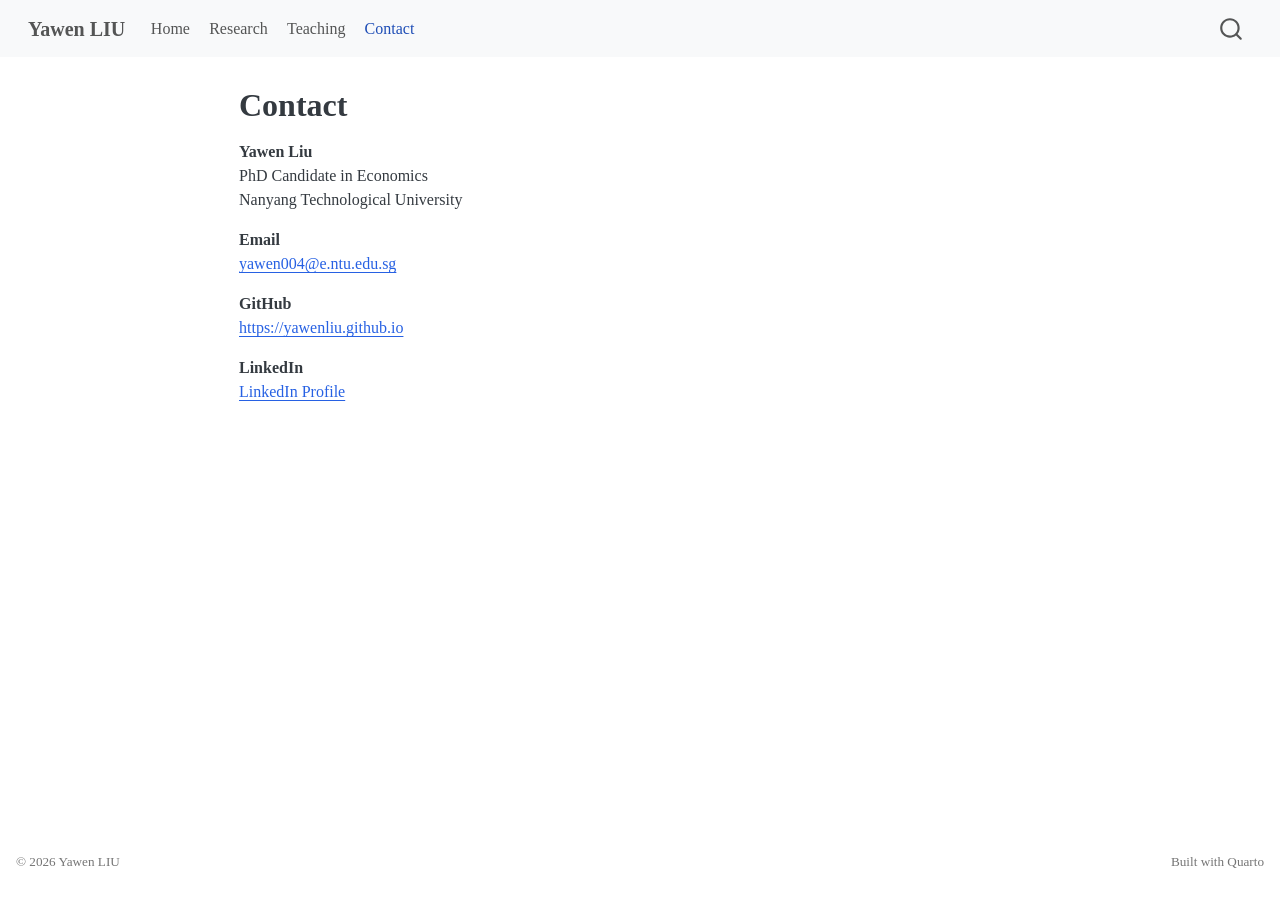
==== docs/contact.html @ 84e8c0db "Build personal website" ====
<!DOCTYPE html>
<html xmlns="http://www.w3.org/1999/xhtml" lang="en" xml:lang="en"><head>

<meta charset="utf-8">
<meta name="generator" content="quarto-1.9.37">

<meta name="viewport" content="width=device-width, initial-scale=1.0, user-scalable=yes">


<title>Contact – Yawen LIU</title>
<style>
/* Default styles provided by pandoc.
** See https://pandoc.org/MANUAL.html#variables-for-html for config info.
*/
code{white-space: pre-wrap;}
span.smallcaps{font-variant: small-caps;}
div.columns{display: flex; gap: min(4vw, 1.5em);}
div.column{flex: auto; overflow-x: auto;}
div.hanging-indent{margin-left: 1.5em; text-indent: -1.5em;}
ul.task-list{list-style: none;}
ul.task-list li input[type="checkbox"] {
  width: 0.8em;
  margin: 0 0.8em 0.2em -1em; /* quarto-specific, see https://github.com/quarto-dev/quarto-cli/issues/4556 */ 
  vertical-align: middle;
}
</style>


<script src="site_libs/quarto-nav/quarto-nav.js"></script>
<script src="site_libs/quarto-nav/headroom.min.js"></script>
<script src="site_libs/clipboard/clipboard.min.js"></script>
<script src="site_libs/quarto-search/autocomplete.umd.js"></script>
<script src="site_libs/quarto-search/fuse.min.js"></script>
<script src="site_libs/quarto-search/quarto-search.js"></script>
<meta name="quarto:offset" content="./">
<script src="site_libs/quarto-html/quarto.js" type="module"></script>
<script src="site_libs/quarto-html/tabsets/tabsets.js" type="module"></script>
<script src="site_libs/quarto-html/popper.min.js"></script>
<script src="site_libs/quarto-html/tippy.umd.min.js"></script>
<script src="site_libs/quarto-html/anchor.min.js"></script>
<link href="site_libs/quarto-html/tippy.css" rel="stylesheet">
<link href="site_libs/quarto-html/quarto-syntax-highlighting-7f8f88aac4f3542376d5c11b86a4c14d.css" rel="stylesheet" id="quarto-text-highlighting-styles">
<script src="site_libs/bootstrap/bootstrap.min.js"></script>
<link href="site_libs/bootstrap/bootstrap-icons.css" rel="stylesheet">
<link href="site_libs/bootstrap/bootstrap-b4e501d9e12011893331672fcf3976b9.min.css" rel="stylesheet" append-hash="true" id="quarto-bootstrap" data-mode="light">
<script id="quarto-search-options" type="application/json">{
  "location": "navbar",
  "copy-button": false,
  "collapse-after": 3,
  "panel-placement": "end",
  "type": "overlay",
  "limit": 50,
  "keyboard-shortcut": [
    "f",
    "/",
    "s"
  ],
  "show-item-context": false,
  "language": {
    "search-no-results-text": "No results",
    "search-matching-documents-text": "matching documents",
    "search-copy-link-title": "Copy link to search",
    "search-hide-matches-text": "Hide additional matches",
    "search-more-match-text": "more match in this document",
    "search-more-matches-text": "more matches in this document",
    "search-clear-button-title": "Clear",
    "search-text-placeholder": "",
    "search-detached-cancel-button-title": "Cancel",
    "search-submit-button-title": "Submit",
    "search-label": "Search"
  }
}</script>


<link rel="stylesheet" href="styles.css">
</head>

<body class="nav-fixed fullcontent quarto-light">

<div id="quarto-search-results"></div>
  <header id="quarto-header" class="headroom fixed-top">
    <nav class="navbar navbar-expand-lg " data-bs-theme="dark">
      <div class="navbar-container container-fluid">
      <div class="navbar-brand-container mx-auto">
    <a class="navbar-brand" href="./index.html">
    <span class="navbar-title">Yawen LIU</span>
    </a>
  </div>
            <div id="quarto-search" class="" title="Search"></div>
          <button class="navbar-toggler" type="button" data-bs-toggle="collapse" data-bs-target="#navbarCollapse" aria-controls="navbarCollapse" role="menu" aria-expanded="false" aria-label="Toggle navigation" onclick="if (window.quartoToggleHeadroom) { window.quartoToggleHeadroom(); }">
  <span class="navbar-toggler-icon"></span>
</button>
          <div class="collapse navbar-collapse" id="navbarCollapse">
            <ul class="navbar-nav navbar-nav-scroll me-auto">
  <li class="nav-item">
    <a class="nav-link" href="./index.html"> 
<span class="menu-text">Home</span></a>
  </li>  
  <li class="nav-item">
    <a class="nav-link" href="./research.html"> 
<span class="menu-text">Research</span></a>
  </li>  
  <li class="nav-item">
    <a class="nav-link" href="./teaching.html"> 
<span class="menu-text">Teaching</span></a>
  </li>  
  <li class="nav-item">
    <a class="nav-link active" href="./contact.html" aria-current="page"> 
<span class="menu-text">Contact</span></a>
  </li>  
</ul>
          </div> <!-- /navcollapse -->
            <div class="quarto-navbar-tools">
</div>
      </div> <!-- /container-fluid -->
    </nav>
</header>
<!-- content -->
<div id="quarto-content" class="quarto-container page-columns page-rows-contents page-layout-article page-navbar">
<!-- sidebar -->
<!-- margin-sidebar -->
    
<!-- main -->
<main class="content" id="quarto-document-content">

<header id="title-block-header" class="quarto-title-block default">
<div class="quarto-title">
<h1 class="title">Contact</h1>
</div>



<div class="quarto-title-meta">

    
  
    
  </div>
  


</header>


<p><strong>Yawen Liu</strong><br>
PhD Candidate in Economics<br>
Nanyang Technological University</p>
<p><strong>Email</strong><br>
<a href="mailto:yawen004@e.ntu.edu.sg">yawen004@e.ntu.edu.sg</a></p>
<p><strong>GitHub</strong><br>
<a href="https://yawenliu.github.io">https://yawenliu.github.io</a></p>
<!--
**Google Scholar**  
[Scholar Profile](https://scholar.google.com/)
-->
<!--
    **ORCID**  
    [ORCID Profile](https://orcid.org/)
-->
<p><strong>LinkedIn</strong><br>
<a href="https://www.linkedin.com/in/yawen-liu-1b0005273/">LinkedIn Profile</a></p>



</main> <!-- /main -->
<script id="quarto-html-after-body" type="application/javascript">
  window.document.addEventListener("DOMContentLoaded", function (event) {
    const icon = "";
    const anchorJS = new window.AnchorJS();
    anchorJS.options = {
      placement: 'right',
      icon: icon
    };
    anchorJS.add('.anchored');
    const isCodeAnnotation = (el) => {
      for (const clz of el.classList) {
        if (clz.startsWith('code-annotation-')) {                     
          return true;
        }
      }
      return false;
    }
    const onCopySuccess = function(e) {
      // button target
      const button = e.trigger;
      // don't keep focus
      button.blur();
      // flash "checked"
      button.classList.add('code-copy-button-checked');
      var currentTitle = button.getAttribute("title");
      button.setAttribute("title", "Copied!");
      let tooltip;
      if (window.bootstrap) {
        button.setAttribute("data-bs-toggle", "tooltip");
        button.setAttribute("data-bs-placement", "left");
        button.setAttribute("data-bs-title", "Copied!");
        tooltip = new bootstrap.Tooltip(button, 
          { trigger: "manual", 
            customClass: "code-copy-button-tooltip",
            offset: [0, -8]});
        tooltip.show();    
      }
      setTimeout(function() {
        if (tooltip) {
          tooltip.hide();
          button.removeAttribute("data-bs-title");
          button.removeAttribute("data-bs-toggle");
          button.removeAttribute("data-bs-placement");
        }
        button.setAttribute("title", currentTitle);
        button.classList.remove('code-copy-button-checked');
      }, 1000);
      // clear code selection
      e.clearSelection();
    }
    const getTextToCopy = function(trigger) {
      const outerScaffold = trigger.parentElement.cloneNode(true);
      const codeEl = outerScaffold.querySelector('code');
      for (const childEl of codeEl.children) {
        if (isCodeAnnotation(childEl)) {
          childEl.remove();
        }
      }
      return codeEl.innerText;
    }
    const clipboard = new window.ClipboardJS('.code-copy-button:not([data-in-quarto-modal])', {
      text: getTextToCopy
    });
    clipboard.on('success', onCopySuccess);
    if (window.document.getElementById('quarto-embedded-source-code-modal')) {
      const clipboardModal = new window.ClipboardJS('.code-copy-button[data-in-quarto-modal]', {
        text: getTextToCopy,
        container: window.document.getElementById('quarto-embedded-source-code-modal')
      });
      clipboardModal.on('success', onCopySuccess);
    }
      var localhostRegex = new RegExp(/^(?:http|https):\/\/localhost\:?[0-9]*\//);
      var mailtoRegex = new RegExp(/^mailto:/);
        var filterRegex = new RegExp('/' + window.location.host + '/');
      var isInternal = (href) => {
          return filterRegex.test(href) || localhostRegex.test(href) || mailtoRegex.test(href);
      }
      // Inspect non-navigation links and adorn them if external
     var links = window.document.querySelectorAll('a[href]:not(.nav-link):not(.navbar-brand):not(.toc-action):not(.sidebar-link):not(.sidebar-item-toggle):not(.pagination-link):not(.no-external):not([aria-hidden]):not(.dropdown-item):not(.quarto-navigation-tool):not(.about-link)');
      for (var i=0; i<links.length; i++) {
        const link = links[i];
        if (!isInternal(link.href)) {
          // undo the damage that might have been done by quarto-nav.js in the case of
          // links that we want to consider external
          if (link.dataset.originalHref !== undefined) {
            link.href = link.dataset.originalHref;
          }
        }
      }
    function tippyHover(el, contentFn, onTriggerFn, onUntriggerFn) {
      const config = {
        allowHTML: true,
        maxWidth: 500,
        delay: 100,
        arrow: false,
        appendTo: function(el) {
            return el.parentElement;
        },
        interactive: true,
        interactiveBorder: 10,
        theme: 'quarto',
        placement: 'bottom-start',
      };
      if (contentFn) {
        config.content = contentFn;
      }
      if (onTriggerFn) {
        config.onTrigger = onTriggerFn;
      }
      if (onUntriggerFn) {
        config.onUntrigger = onUntriggerFn;
      }
      window.tippy(el, config); 
    }
    const noterefs = window.document.querySelectorAll('a[role="doc-noteref"]');
    for (var i=0; i<noterefs.length; i++) {
      const ref = noterefs[i];
      tippyHover(ref, function() {
        // use id or data attribute instead here
        let href = ref.getAttribute('data-footnote-href') || ref.getAttribute('href');
        try { href = new URL(href).hash; } catch {}
        const id = href.replace(/^#\/?/, "");
        const note = window.document.getElementById(id);
        if (note) {
          return note.innerHTML;
        } else {
          return "";
        }
      });
    }
    const xrefs = window.document.querySelectorAll('a.quarto-xref');
    const processXRef = (id, note) => {
      // Strip column container classes
      const stripColumnClz = (el) => {
        el.classList.remove("page-full", "page-columns");
        if (el.children) {
          for (const child of el.children) {
            stripColumnClz(child);
          }
        }
      }
      stripColumnClz(note)
      if (id === null || id.startsWith('sec-')) {
        // Special case sections, only their first couple elements
        const container = document.createElement("div");
        if (note.children && note.children.length > 2) {
          container.appendChild(note.children[0].cloneNode(true));
          for (let i = 1; i < note.children.length; i++) {
            const child = note.children[i];
            if (child.tagName === "P" && child.innerText === "") {
              continue;
            } else {
              container.appendChild(child.cloneNode(true));
              break;
            }
          }
          if (window.Quarto?.typesetMath) {
            window.Quarto.typesetMath(container);
          }
          return container.innerHTML
        } else {
          if (window.Quarto?.typesetMath) {
            window.Quarto.typesetMath(note);
          }
          return note.innerHTML;
        }
      } else {
        // Remove any anchor links if they are present
        const anchorLink = note.querySelector('a.anchorjs-link');
        if (anchorLink) {
          anchorLink.remove();
        }
        if (window.Quarto?.typesetMath) {
          window.Quarto.typesetMath(note);
        }
        if (note.classList.contains("callout")) {
          return note.outerHTML;
        } else {
          return note.innerHTML;
        }
      }
    }
    for (var i=0; i<xrefs.length; i++) {
      const xref = xrefs[i];
      tippyHover(xref, undefined, function(instance) {
        instance.disable();
        let url = xref.getAttribute('href');
        let hash = undefined; 
        if (url.startsWith('#')) {
          hash = url;
        } else {
          try { hash = new URL(url).hash; } catch {}
        }
        if (hash) {
          const id = hash.replace(/^#\/?/, "");
          const note = window.document.getElementById(id);
          if (note !== null) {
            try {
              const html = processXRef(id, note.cloneNode(true));
              instance.setContent(html);
            } finally {
              instance.enable();
              instance.show();
            }
          } else {
            // See if we can fetch this
            fetch(url.split('#')[0])
            .then(res => res.text())
            .then(html => {
              const parser = new DOMParser();
              const htmlDoc = parser.parseFromString(html, "text/html");
              const note = htmlDoc.getElementById(id);
              if (note !== null) {
                const html = processXRef(id, note);
                instance.setContent(html);
              } 
            }).finally(() => {
              instance.enable();
              instance.show();
            });
          }
        } else {
          // See if we can fetch a full url (with no hash to target)
          // This is a special case and we should probably do some content thinning / targeting
          fetch(url)
          .then(res => res.text())
          .then(html => {
            const parser = new DOMParser();
            const htmlDoc = parser.parseFromString(html, "text/html");
            const note = htmlDoc.querySelector('main.content');
            if (note !== null) {
              // This should only happen for chapter cross references
              // (since there is no id in the URL)
              // remove the first header
              if (note.children.length > 0 && note.children[0].tagName === "HEADER") {
                note.children[0].remove();
              }
              const html = processXRef(null, note);
              instance.setContent(html);
            } 
          }).finally(() => {
            instance.enable();
            instance.show();
          });
        }
      }, function(instance) {
      });
    }
        let selectedAnnoteEl;
        const selectorForAnnotation = ( cell, annotation) => {
          let cellAttr = 'data-code-cell="' + cell + '"';
          let lineAttr = 'data-code-annotation="' +  annotation + '"';
          const selector = 'span[' + cellAttr + '][' + lineAttr + ']';
          return selector;
        }
        const selectCodeLines = (annoteEl) => {
          const doc = window.document;
          const targetCell = annoteEl.getAttribute("data-target-cell");
          const targetAnnotation = annoteEl.getAttribute("data-target-annotation");
          const annoteSpan = window.document.querySelector(selectorForAnnotation(targetCell, targetAnnotation));
          const lines = annoteSpan.getAttribute("data-code-lines").split(",");
          const lineIds = lines.map((line) => {
            return targetCell + "-" + line;
          })
          let top = null;
          let height = null;
          let parent = null;
          if (lineIds.length > 0) {
              //compute the position of the single el (top and bottom and make a div)
              const el = window.document.getElementById(lineIds[0]);
              top = el.offsetTop;
              height = el.offsetHeight;
              parent = el.parentElement.parentElement;
            if (lineIds.length > 1) {
              const lastEl = window.document.getElementById(lineIds[lineIds.length - 1]);
              const bottom = lastEl.offsetTop + lastEl.offsetHeight;
              height = bottom - top;
            }
            if (top !== null && height !== null && parent !== null) {
              // cook up a div (if necessary) and position it 
              let div = window.document.getElementById("code-annotation-line-highlight");
              if (div === null) {
                div = window.document.createElement("div");
                div.setAttribute("id", "code-annotation-line-highlight");
                div.style.position = 'absolute';
                parent.appendChild(div);
              }
              div.style.top = top - 2 + "px";
              div.style.height = height + 4 + "px";
              div.style.left = 0;
              let gutterDiv = window.document.getElementById("code-annotation-line-highlight-gutter");
              if (gutterDiv === null) {
                gutterDiv = window.document.createElement("div");
                gutterDiv.setAttribute("id", "code-annotation-line-highlight-gutter");
                gutterDiv.style.position = 'absolute';
                const codeCell = window.document.getElementById(targetCell);
                const gutter = codeCell.querySelector('.code-annotation-gutter');
                gutter.appendChild(gutterDiv);
              }
              gutterDiv.style.top = top - 2 + "px";
              gutterDiv.style.height = height + 4 + "px";
            }
            selectedAnnoteEl = annoteEl;
          }
        };
        const unselectCodeLines = () => {
          const elementsIds = ["code-annotation-line-highlight", "code-annotation-line-highlight-gutter"];
          elementsIds.forEach((elId) => {
            const div = window.document.getElementById(elId);
            if (div) {
              div.remove();
            }
          });
          selectedAnnoteEl = undefined;
        };
          // Handle positioning of the toggle
      window.addEventListener(
        "resize",
        throttle(() => {
          elRect = undefined;
          if (selectedAnnoteEl) {
            selectCodeLines(selectedAnnoteEl);
          }
        }, 10)
      );
      function throttle(fn, ms) {
      let throttle = false;
      let timer;
        return (...args) => {
          if(!throttle) { // first call gets through
              fn.apply(this, args);
              throttle = true;
          } else { // all the others get throttled
              if(timer) clearTimeout(timer); // cancel #2
              timer = setTimeout(() => {
                fn.apply(this, args);
                timer = throttle = false;
              }, ms);
          }
        };
      }
        // Attach click handler to the DT
        const annoteDls = window.document.querySelectorAll('dt[data-target-cell]');
        for (const annoteDlNode of annoteDls) {
          annoteDlNode.addEventListener('click', (event) => {
            const clickedEl = event.target;
            if (clickedEl !== selectedAnnoteEl) {
              unselectCodeLines();
              const activeEl = window.document.querySelector('dt[data-target-cell].code-annotation-active');
              if (activeEl) {
                activeEl.classList.remove('code-annotation-active');
              }
              selectCodeLines(clickedEl);
              clickedEl.classList.add('code-annotation-active');
            } else {
              // Unselect the line
              unselectCodeLines();
              clickedEl.classList.remove('code-annotation-active');
            }
          });
        }
    const findCites = (el) => {
      const parentEl = el.parentElement;
      if (parentEl) {
        const cites = parentEl.dataset.cites;
        if (cites) {
          return {
            el,
            cites: cites.split(' ')
          };
        } else {
          return findCites(el.parentElement)
        }
      } else {
        return undefined;
      }
    };
    var bibliorefs = window.document.querySelectorAll('a[role="doc-biblioref"]');
    for (var i=0; i<bibliorefs.length; i++) {
      const ref = bibliorefs[i];
      const citeInfo = findCites(ref);
      if (citeInfo) {
        tippyHover(citeInfo.el, function() {
          var popup = window.document.createElement('div');
          citeInfo.cites.forEach(function(cite) {
            var citeDiv = window.document.createElement('div');
            citeDiv.classList.add('hanging-indent');
            citeDiv.classList.add('csl-entry');
            var biblioDiv = window.document.getElementById('ref-' + cite);
            if (biblioDiv) {
              citeDiv.innerHTML = biblioDiv.innerHTML;
            }
            popup.appendChild(citeDiv);
          });
          return popup.innerHTML;
        });
      }
    }
  });
  </script>
</div> <!-- /content -->
<footer class="footer">
  <div class="nav-footer">
    <div class="nav-footer-left">
<p>© 2026 Yawen LIU</p>
</div>   
    <div class="nav-footer-center">
      &nbsp;
    </div>
    <div class="nav-footer-right">
<p>Built with Quarto</p>
</div>
  </div>
</footer>




</body></html>
---- docs/site_libs/quarto-html/tippy.css ----
.tippy-box[data-animation=fade][data-state=hidden]{opacity:0}[data-tippy-root]{max-width:calc(100vw - 10px)}.tippy-box{position:relative;background-color:#333;color:#fff;border-radius:4px;font-size:14px;line-height:1.4;white-space:normal;outline:0;transition-property:transform,visibility,opacity}.tippy-box[data-placement^=top]>.tippy-arrow{bottom:0}.tippy-box[data-placement^=top]>.tippy-arrow:before{bottom:-7px;left:0;border-width:8px 8px 0;border-top-color:initial;transform-origin:center top}.tippy-box[data-placement^=bottom]>.tippy-arrow{top:0}.tippy-box[data-placement^=bottom]>.tippy-arrow:before{top:-7px;left:0;border-width:0 8px 8px;border-bottom-color:initial;transform-origin:center bottom}.tippy-box[data-placement^=left]>.tippy-arrow{right:0}.tippy-box[data-placement^=left]>.tippy-arrow:before{border-width:8px 0 8px 8px;border-left-color:initial;right:-7px;transform-origin:center left}.tippy-box[data-placement^=right]>.tippy-arrow{left:0}.tippy-box[data-placement^=right]>.tippy-arrow:before{left:-7px;border-width:8px 8px 8px 0;border-right-color:initial;transform-origin:center right}.tippy-box[data-inertia][data-state=visible]{transition-timing-function:cubic-bezier(.54,1.5,.38,1.11)}.tippy-arrow{width:16px;height:16px;color:#333}.tippy-arrow:before{content:"";position:absolute;border-color:transparent;border-style:solid}.tippy-content{position:relative;padding:5px 9px;z-index:1}
---- docs/site_libs/quarto-html/quarto-syntax-highlighting-7f8f88aac4f3542376d5c11b86a4c14d.css ----
/* quarto syntax highlight colors */
:root {
  --quarto-hl-ot-color: #003B4F;
  --quarto-hl-at-color: #657422;
  --quarto-hl-ss-color: #20794D;
  --quarto-hl-an-color: #5E5E5E;
  --quarto-hl-fu-color: #4758AB;
  --quarto-hl-st-color: #20794D;
  --quarto-hl-cf-color: #003B4F;
  --quarto-hl-op-color: #5E5E5E;
  --quarto-hl-er-color: #AD0000;
  --quarto-hl-bn-color: #AD0000;
  --quarto-hl-al-color: #AD0000;
  --quarto-hl-va-color: #111111;
  --quarto-hl-bu-color: inherit;
  --quarto-hl-ex-color: inherit;
  --quarto-hl-pp-color: #AD0000;
  --quarto-hl-in-color: #5E5E5E;
  --quarto-hl-vs-color: #20794D;
  --quarto-hl-wa-color: #5E5E5E;
  --quarto-hl-do-color: #5E5E5E;
  --quarto-hl-im-color: #00769E;
  --quarto-hl-ch-color: #20794D;
  --quarto-hl-dt-color: #AD0000;
  --quarto-hl-fl-color: #AD0000;
  --quarto-hl-co-color: #5E5E5E;
  --quarto-hl-cv-color: #5E5E5E;
  --quarto-hl-cn-color: #8f5902;
  --quarto-hl-sc-color: #5E5E5E;
  --quarto-hl-dv-color: #AD0000;
  --quarto-hl-kw-color: #003B4F;
}

/* other quarto variables */
:root {
  --quarto-font-monospace: SFMono-Regular, Menlo, Monaco, Consolas, "Liberation Mono", "Courier New", monospace;
}

/* syntax highlight based on Pandoc's rules */
pre > code.sourceCode > span {
  color: #003B4F;
}

code.sourceCode > span {
  color: #003B4F;
}

div.sourceCode,
div.sourceCode pre.sourceCode {
  color: #003B4F;
}

/* Normal */
code span {
  color: #003B4F;
}

/* Alert */
code span.al {
  color: #AD0000;
  font-style: inherit;
}

/* Annotation */
code span.an {
  color: #5E5E5E;
  font-style: inherit;
}

/* Attribute */
code span.at {
  color: #657422;
  font-style: inherit;
}

/* BaseN */
code span.bn {
  color: #AD0000;
  font-style: inherit;
}

/* BuiltIn */
code span.bu {
  font-style: inherit;
}

/* ControlFlow */
code span.cf {
  color: #003B4F;
  font-weight: bold;
  font-style: inherit;
}

/* Char */
code span.ch {
  color: #20794D;
  font-style: inherit;
}

/* Constant */
code span.cn {
  color: #8f5902;
  font-style: inherit;
}

/* Comment */
code span.co {
  color: #5E5E5E;
  font-style: inherit;
}

/* CommentVar */
code span.cv {
  color: #5E5E5E;
  font-style: italic;
}

/* Documentation */
code span.do {
  color: #5E5E5E;
  font-style: italic;
}

/* DataType */
code span.dt {
  color: #AD0000;
  font-style: inherit;
}

/* DecVal */
code span.dv {
  color: #AD0000;
  font-style: inherit;
}

/* Error */
code span.er {
  color: #AD0000;
  font-style: inherit;
}

/* Extension */
code span.ex {
  font-style: inherit;
}

/* Float */
code span.fl {
  color: #AD0000;
  font-style: inherit;
}

/* Function */
code span.fu {
  color: #4758AB;
  font-style: inherit;
}

/* Import */
code span.im {
  color: #00769E;
  font-style: inherit;
}

/* Information */
code span.in {
  color: #5E5E5E;
  font-style: inherit;
}

/* Keyword */
code span.kw {
  color: #003B4F;
  font-weight: bold;
  font-style: inherit;
}

/* Operator */
code span.op {
  color: #5E5E5E;
  font-style: inherit;
}

/* Other */
code span.ot {
  color: #003B4F;
  font-style: inherit;
}

/* Preprocessor */
code span.pp {
  color: #AD0000;
  font-style: inherit;
}

/* SpecialChar */
code span.sc {
  color: #5E5E5E;
  font-style: inherit;
}

/* SpecialString */
code span.ss {
  color: #20794D;
  font-style: inherit;
}

/* String */
code span.st {
  color: #20794D;
  font-style: inherit;
}

/* Variable */
code span.va {
  color: #111111;
  font-style: inherit;
}

/* VerbatimString */
code span.vs {
  color: #20794D;
  font-style: inherit;
}

/* Warning */
code span.wa {
  color: #5E5E5E;
  font-style: italic;
}

.prevent-inlining {
  content: "</";
}

/*# sourceMappingURL=789ad8cd35626ba772517505b42a116e.css.map */
---- docs/styles.css ----
body {
  max-width: 1500px;
  margin: auto;
}

h1, h2, h3 {
  margin-top: 1.2em;
  margin-bottom: 0.5em;
}

.navbar-brand {
  font-weight: 600;
}

img {
  border-radius: 6px;
}

.btn {
  display: inline-block;
  padding: 0.5em 1em;
  margin-right: 0.5em;
  text-decoration: none;
  border-radius: 6px;
  font-size: 0.95em;
}

.btn-primary {
  background-color: #2c3e50;
  color: white;
}

.btn-secondary {
  background-color: #e9ecef;
  color: #222;
}

.center-img {
  display: block;
  margin-left: auto;
  margin-right: auto;
}

.center-btn {
  display: block;
  width: fit-content;
  margin: 10px auto;
}
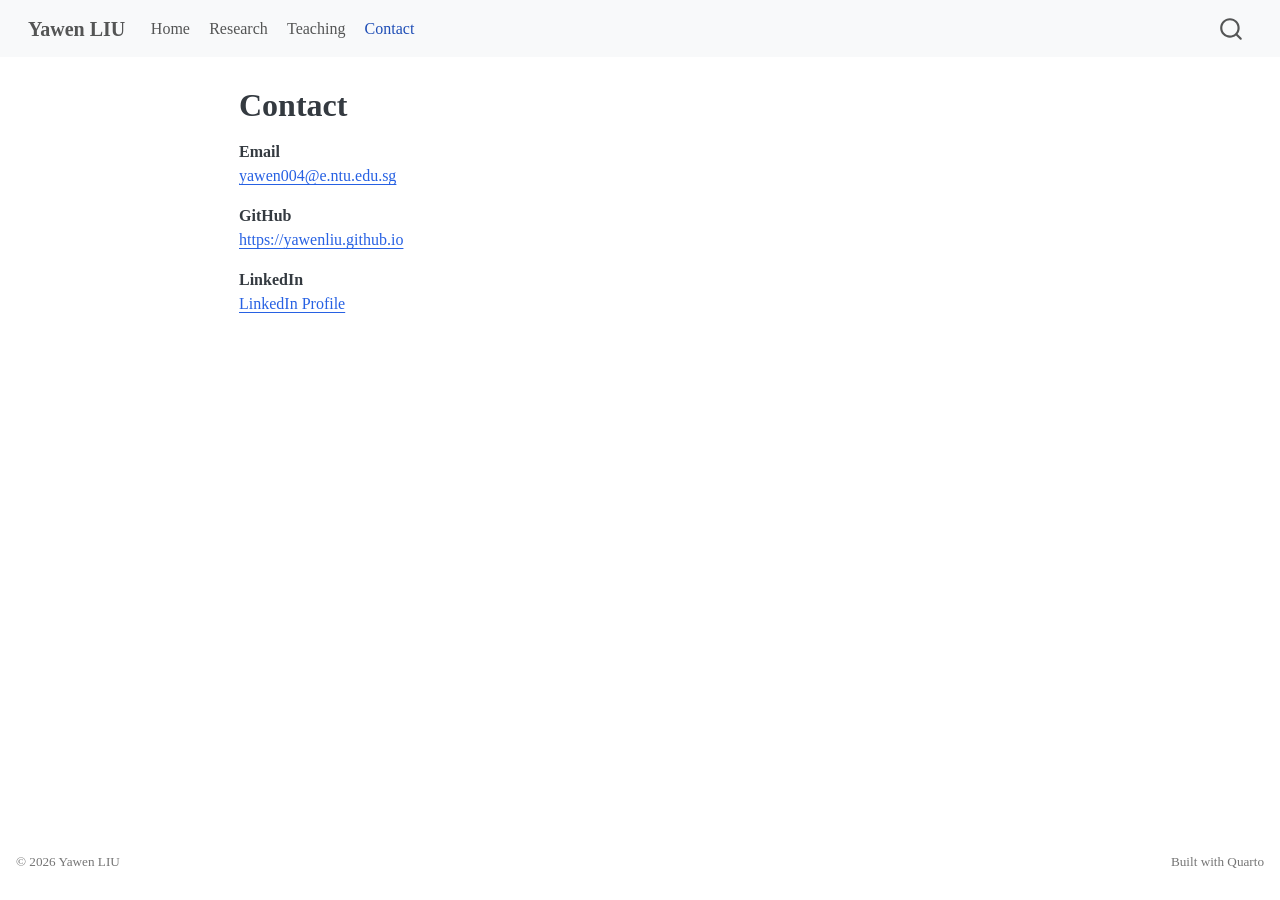
==== commit cfa14597: "trigger pages build" ====
--- a/docs/contact.html
+++ b/docs/contact.html
@@ -142,9 +142,6 @@
 </header>
 
 
-<p><strong>Yawen Liu</strong><br>
-PhD Candidate in Economics<br>
-Nanyang Technological University</p>
 <p><strong>Email</strong><br>
 <a href="mailto:yawen004@e.ntu.edu.sg">yawen004@e.ntu.edu.sg</a></p>
 <p><strong>GitHub</strong><br>
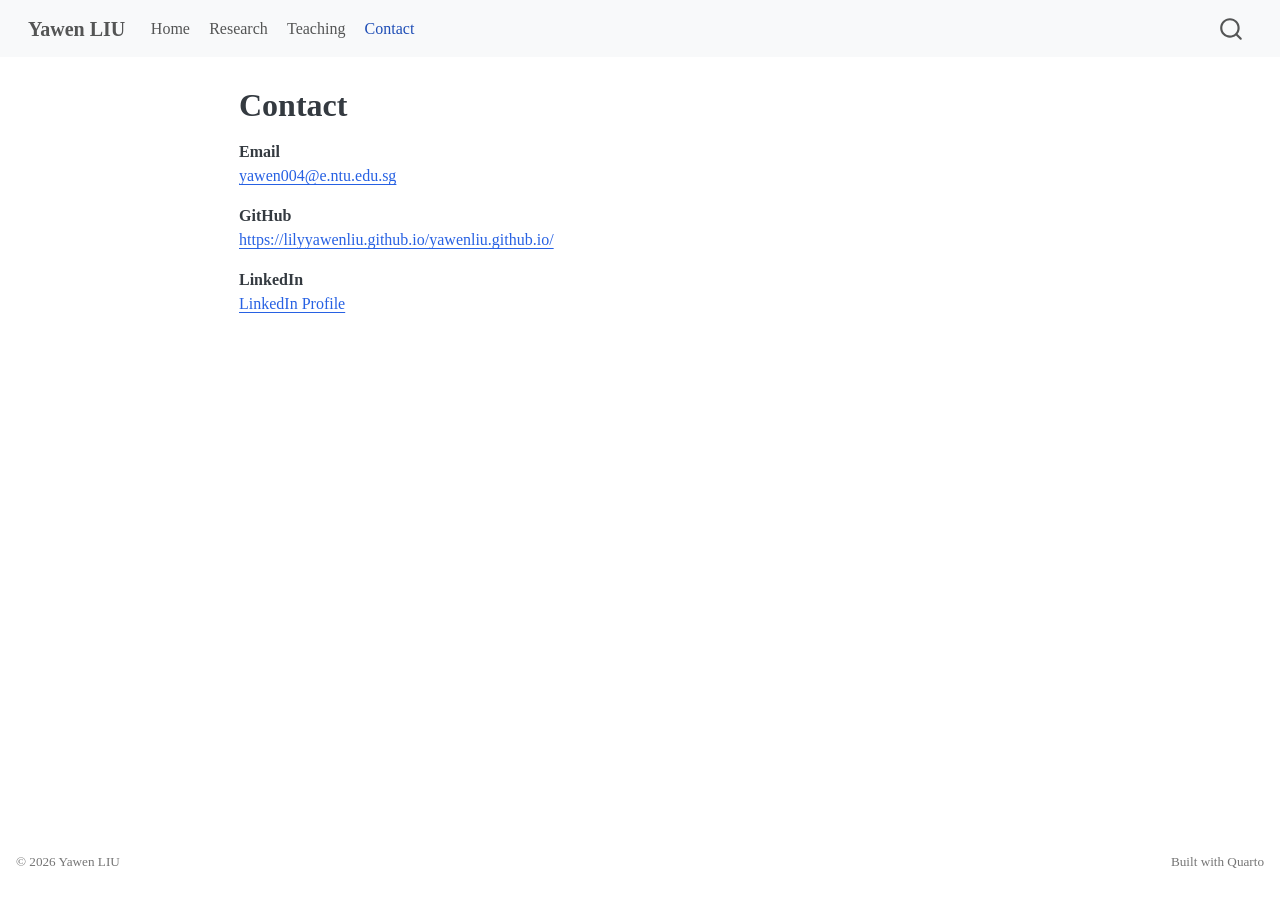
==== commit 47aacc6a: "Update" ====
--- a/docs/contact.html
+++ b/docs/contact.html
@@ -145,7 +145,7 @@
 <p><strong>Email</strong><br>
 <a href="mailto:yawen004@e.ntu.edu.sg">yawen004@e.ntu.edu.sg</a></p>
 <p><strong>GitHub</strong><br>
-<a href="https://yawenliu.github.io">https://yawenliu.github.io</a></p>
+<a href="https://lilyyawenliu.github.io/yawenliu.github.io/">https://lilyyawenliu.github.io/yawenliu.github.io/</a></p>
 <!--
 **Google Scholar**  
 [Scholar Profile](https://scholar.google.com/)
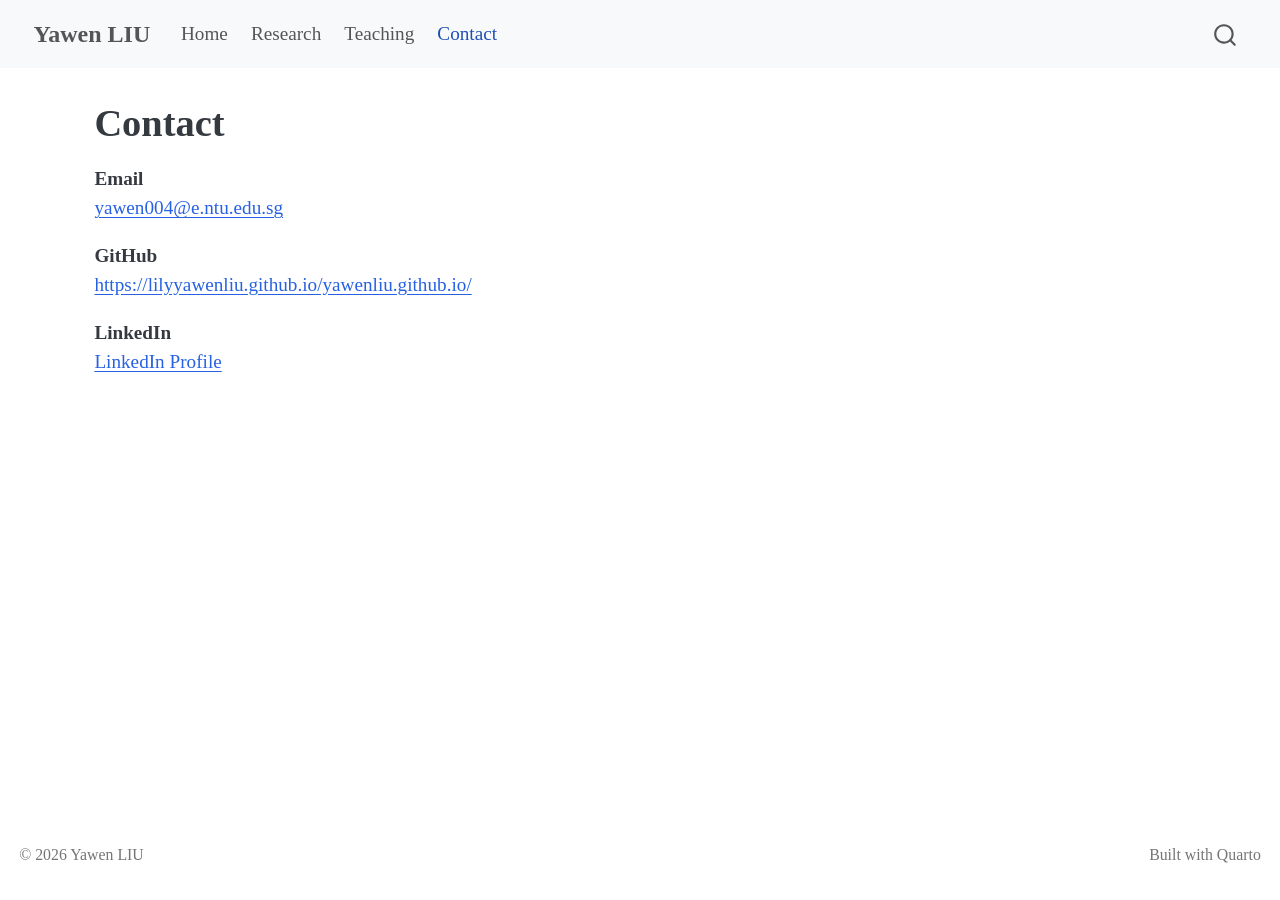
==== commit b64986bd: "Update website style" ====
--- a/docs/contact.html
+++ b/docs/contact.html
@@ -42,7 +42,7 @@
 <link href="site_libs/quarto-html/quarto-syntax-highlighting-7f8f88aac4f3542376d5c11b86a4c14d.css" rel="stylesheet" id="quarto-text-highlighting-styles">
 <script src="site_libs/bootstrap/bootstrap.min.js"></script>
 <link href="site_libs/bootstrap/bootstrap-icons.css" rel="stylesheet">
-<link href="site_libs/bootstrap/bootstrap-b4e501d9e12011893331672fcf3976b9.min.css" rel="stylesheet" append-hash="true" id="quarto-bootstrap" data-mode="light">
+<link href="site_libs/bootstrap/bootstrap-4037f201cefac6a50f9c87d496d2ad98.min.css" rel="stylesheet" append-hash="true" id="quarto-bootstrap" data-mode="light">
 <script id="quarto-search-options" type="application/json">{
   "location": "navbar",
   "copy-button": false,
